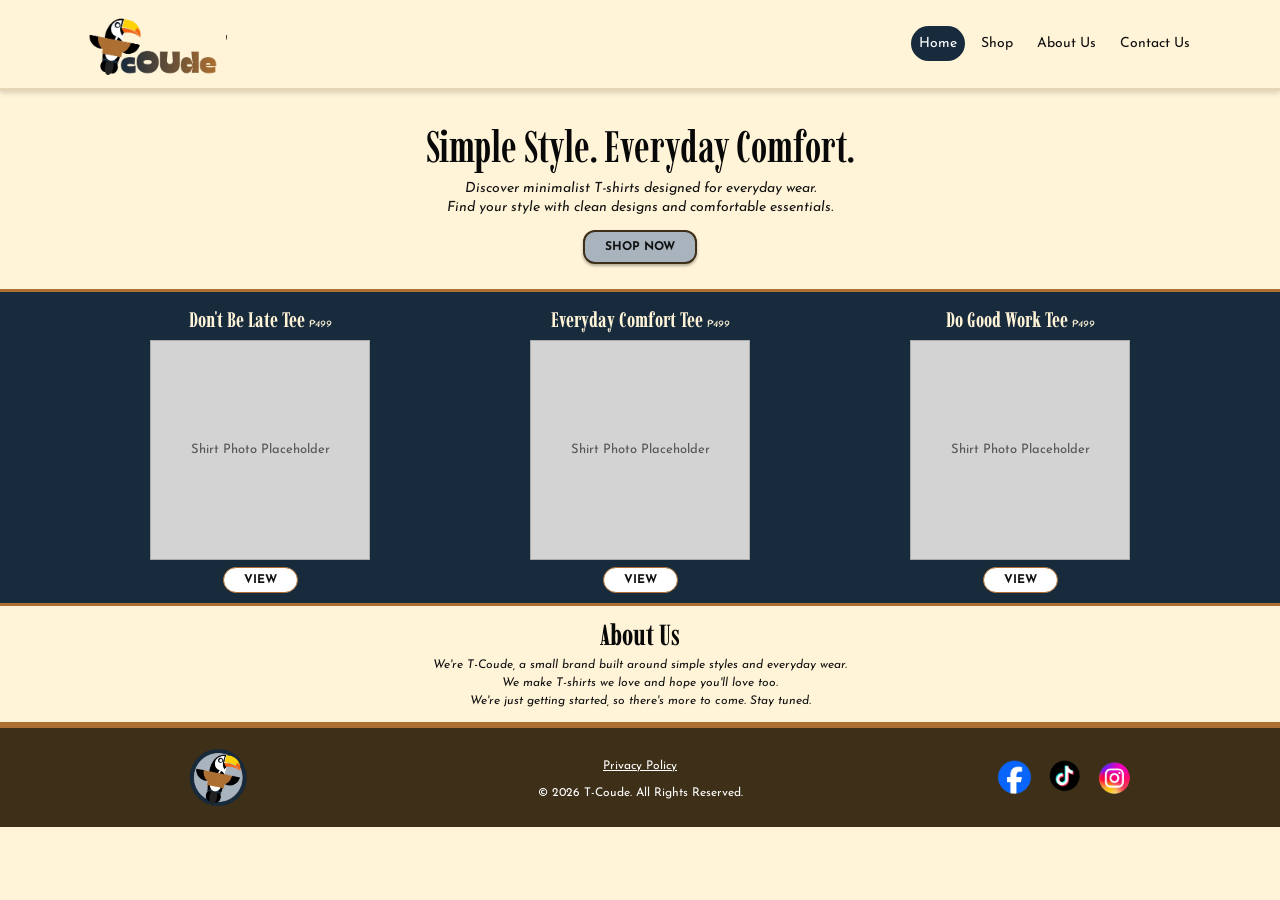
==== index.html @ 3f1f1809 "Add initial website structure and pages" ====
<!DOCTYPE html>
<html lang="en">
<head>
  <meta charset="UTF-8">
  <meta name="viewport" content="width=device-width, initial-scale=1.0">

  <title>T-Coude | Simple Style. Everyday Comfort.</title>

  <!-- Bootstrap CSS -->
  <link href="https://cdn.jsdelivr.net/npm/bootstrap@5.3.3/dist/css/bootstrap.min.css" rel="stylesheet">

  <!-- T-Coude Fonts -->
  <link href="https://fonts.googleapis.com/css2?family=Imbue:wght@400;500;600;700&family=Josefin+Sans:wght@400;500;600;700&display=swap" rel="stylesheet">

  <!-- Custom CSS -->
  <link rel="stylesheet" href="css/style.css">
</head>

<body>

  <!-- NAVBAR -->
  <header>
    <nav class="navbar navbar-expand-lg tc-navbar">
      <div class="container">

        <a class="navbar-brand tc-logo" href="index.html">
          <img src="images/tcoude-logo.png" alt="T-Coude colored logo">
        </a>

        <button class="navbar-toggler" type="button"
          data-bs-toggle="collapse"
          data-bs-target="#mainNavigation"
          aria-controls="mainNavigation"
          aria-expanded="false"
          aria-label="Toggle navigation">
          <span class="navbar-toggler-icon"></span>
        </button>

        <div class="collapse navbar-collapse" id="mainNavigation">
          <ul class="navbar-nav ms-auto align-items-lg-center">
            <li class="nav-item">
              <a class="nav-link active" aria-current="page" href="index.html">Home</a>
            </li>
            <li class="nav-item">
              <a class="nav-link" href="#products">Shop</a>
            </li>
            <li class="nav-item">
              <a class="nav-link" href="#about">About Us</a>
            </li>
            <li class="nav-item">
              <a class="nav-link" href="contact.html">Contact Us</a>
            </li>
          </ul>
        </div>

      </div>
    </nav>
  </header>

  <main>

    <!-- HERO SECTION -->
    <section class="hero-section text-center">
      <div class="container">
        <h1>Simple Style. Everyday Comfort.</h1>

        <p>
          Discover minimalist T-shirts designed for everyday wear.<br>
          Find your style with clean designs and comfortable essentials.
        </p>

        <a href="#products" class="btn shop-button">Shop Now</a>
      </div>
    </section>

    <!-- FEATURED PRODUCTS -->
    <section class="products-section" id="products">
      <div class="container">
        <div class="row justify-content-center g-4">

          <!-- PRODUCT 1 -->
          <div class="col-10 col-sm-6 col-lg-4">
            <article class="product-card">
              <h2>Don't Be Late Tee <span>₱499</span></h2>

              <div class="product-placeholder" role="img"
                aria-label="Placeholder for Don't Be Late Tee product photo">
                Shirt Photo Placeholder
              </div>

              <a href="#products" class="btn view-button">View</a>
            </article>
          </div>

          <!-- PRODUCT 2 -->
          <div class="col-10 col-sm-6 col-lg-4">
            <article class="product-card">
              <h2>Everyday Comfort Tee <span>₱499</span></h2>

              <div class="product-placeholder" role="img"
                aria-label="Placeholder for Everyday Comfort Tee product photo">
                Shirt Photo Placeholder
              </div>

              <a href="#products" class="btn view-button">View</a>
            </article>
          </div>

          <!-- PRODUCT 3 -->
          <div class="col-10 col-sm-6 col-lg-4">
            <article class="product-card">
              <h2>Do Good Work Tee <span>₱499</span></h2>

              <div class="product-placeholder" role="img"
                aria-label="Placeholder for Do Good Work Tee product photo">
                Shirt Photo Placeholder
              </div>

              <a href="#products" class="btn view-button">View</a>
            </article>
          </div>

        </div>
      </div>
    </section>

    <!-- ABOUT US -->
    <section class="about-section text-center" id="about">
      <div class="container">
        <h2>About Us</h2>

        <p>
          We're T-Coude, a small brand built around simple styles and everyday wear.<br>
          We make T-shirts we love and hope you'll love too.<br>
          We're just getting started, so there's more to come. Stay tuned.
        </p>
      </div>
    </section>

  </main>

  <!-- FOOTER -->
  <footer class="tc-footer">
    <div class="container">
      <div class="row align-items-center text-center g-3">

        <div class="col-md-3">
          <a class="footer-logo" href="index.html" aria-label="T-Coude homepage">
            <img src="images/tcoude-footer-logo.png" alt="T-Coude toucan logo">
          </a>
        </div>

        <div class="col-md-6 footer-middle">
          <a href="privacy.html">Privacy Policy</a>
          <p>© 2026 T-Coude. All Rights Reserved.</p>
        </div>

        <div class="col-md-3 footer-socials">
          <a href="#" aria-label="Facebook">
            <img src="images/facebook.png" alt="">
          </a>

          <a href="#" aria-label="TikTok">
            <img src="images/tiktok.png" alt="">
          </a>

          <a href="#" aria-label="Instagram">
            <img src="images/instagram.png" alt="">
          </a>
        </div>

      </div>
    </div>
  </footer>

  <!-- Bootstrap JavaScript -->
  <script src="https://cdn.jsdelivr.net/npm/bootstrap@5.3.3/dist/js/bootstrap.bundle.min.js"></script>

</body>
</html>
---- css/style.css ----
/* =====================================
   T-COUDE BRAND COLORS
===================================== */

:root {
  --ebony-clay: #182B3D;
  --bistre: #3D2F18;
  --leather: #AD7032;
  --cadet-blue: #A8B3BD;
  --cream: #FFF4D8;
}

/* =====================================
   GENERAL STYLES AND FONTS
===================================== */

* {
  box-sizing: border-box;
}

body {
  margin: 0;
  color: #111;
  background-color: var(--cream);
  font-family: 'Josefin Sans', sans-serif;
}

h1, h2, h3, h4, h5, h6 {
  font-family: 'Imbue', serif;
}

p, a, button, input, textarea, select, label {
  font-family: 'Josefin Sans', sans-serif;
}

/* =====================================
   SHARED NAVBAR
===================================== */

.tc-navbar {
  padding: 8px 0;
  background-color: var(--cream);
  border-bottom: 3px solid #e4d6b6;
  box-shadow: 0 2px 5px rgba(0, 0, 0, 0.15);
}

.tc-logo img {
  display: block;
  width: 145px;
  max-height: 65px;
  object-fit: contain;
}

.tc-navbar .nav-link {
  margin-left: 8px;
  padding: 7px 13px;
  color: #111;
  font-size: 14px;
  border-radius: 20px;
}

.tc-navbar .nav-link:hover,
.tc-navbar .nav-link.active {
  color: white;
  background-color: var(--ebony-clay);
}

/* =====================================
   SHARED FOOTER
===================================== */

.tc-footer {
  padding: 12px 0;
  color: white;
  background-color: var(--bistre);
  border-top: 3px solid var(--leather);
}

.footer-logo img {
  display: block;
  width: 75px;
  height: 75px;
  margin: auto;
  object-fit: contain;
}

.footer-middle a {
  color: white;
  font-size: 12px;
}

.footer-middle p {
  margin: 7px 0 0;
  font-size: 12px;
}

.footer-socials {
  display: flex;
  justify-content: center;
  align-items: center;
  gap: 13px;
}

.footer-socials a {
  display: inline-flex;
  align-items: center;
  justify-content: center;
  width: 38px;
  height: 38px;
  text-decoration: none;
}

.footer-socials img {
  width: 100%;
  height: 100%;
  object-fit: contain;
}

/* =====================================
   HOMEPAGE: HERO SECTION
===================================== */

.hero-section {
  padding: 30px 15px 25px;
  background-color: var(--cream);
  border-bottom: 3px solid var(--leather);
}

.hero-section h1 {
  margin-bottom: 5px;
  color: #080808;
  font-size: clamp(32px, 4vw, 44px);
  font-weight: 600;
}

.hero-section p {
  margin-bottom: 12px;
  font-size: 14px;
  font-style: italic;
  line-height: 1.4;
}

.shop-button,
.btn-cadet {
  padding: 6px 20px;
  color: #111;
  background-color: var(--cadet-blue);
  border: 2px solid var(--bistre);
  border-radius: 12px;
  box-shadow: 0 2px 3px rgba(0, 0, 0, 0.3);
  font-size: 12px;
  font-weight: bold;
  text-transform: uppercase;
}

.shop-button:hover,
.btn-cadet:hover {
  color: white;
  background-color: var(--ebony-clay);
}

/* =====================================
   HOMEPAGE: PRODUCT SECTION
===================================== */

.products-section {
  padding: 15px 0 10px;
  background-color: var(--ebony-clay);
  border-bottom: 3px solid var(--leather);
}

.product-card {
  text-align: center;
}

.product-card h2 {
  margin-bottom: 8px;
  color: var(--cream);
  font-size: 21px;
  font-weight: 700;
}

.product-card h2 span {
  font-family: 'Josefin Sans', sans-serif;
  font-size: 10px;
  font-style: italic;
  font-weight: normal;
}

.product-placeholder {
  display: flex;
  align-items: center;
  justify-content: center;
  width: 100%;
  max-width: 220px;
  aspect-ratio: 1 / 1;
  margin: 0 auto;
  color: #555;
  background-color: #d3d3d3;
  border: 1px solid #aaa;
  font-size: 13px;
}

.view-button {
  min-width: 75px;
  margin-top: 7px;
  padding: 3px 15px;
  color: #111;
  background-color: white;
  border: 1px solid var(--leather);
  border-radius: 20px;
  font-size: 12px;
  font-weight: bold;
  text-transform: uppercase;
}

.view-button:hover {
  color: white;
  background-color: var(--leather);
}

/* =====================================
   HOMEPAGE: ABOUT US
===================================== */

.about-section {
  padding: 12px 15px;
  background-color: var(--cream);
  border-bottom: 3px solid var(--leather);
}

.about-section h2 {
  margin-bottom: 3px;
  color: #080808;
  font-size: 29px;
  font-weight: 700;
}

.about-section p {
  margin: 0;
  font-size: 12px;
  font-style: italic;
  line-height: 1.5;
}

/* =====================================
   CONTACT PAGE: HERO
===================================== */

.contact-hero,
.privacy-hero {
  padding: 30px 0;
  color: white;
  background-color: var(--ebony-clay);
  border-bottom: 3px solid var(--leather);
}

.contact-hero h1,
.privacy-hero h1 {
  margin-bottom: 5px;
  font-size: clamp(34px, 4vw, 46px);
  font-weight: 600;
}

.contact-hero p {
  margin-bottom: 0;
  font-size: 14px;
  font-style: italic;
}

.eyebrow {
  margin-bottom: 5px;
  color: var(--cadet-blue);
  font-size: 14px;
  font-weight: bold;
  letter-spacing: 2px;
}

.photo-placeholder {
  display: flex;
  align-items: center;
  justify-content: center;
  min-height: 150px;
  color: var(--ebony-clay);
  background-color: var(--cadet-blue);
  border: 3px solid var(--leather);
  font-size: 14px;
  font-weight: bold;
}

/* =====================================
   CONTACT PAGE: INFORMATION AND FORM
===================================== */

.contact-content {
  padding: 35px 0;
  background-color: var(--cream);
}

.contact-content h2 {
  margin-bottom: 20px;
  color: var(--ebony-clay);
  font-size: 29px;
  font-weight: 600;
}

.contact-info-item {
  display: flex;
  align-items: center;
  gap: 15px;
  margin-bottom: 25px;
}

.contact-icon {
  display: flex;
  align-items: center;
  justify-content: center;
  flex-shrink: 0;
  width: 45px;
  height: 45px;
  color: white;
  background-color: var(--ebony-clay);
  border-radius: 50%;
  font-size: 22px;
}

.contact-info-item h3 {
  margin: 0;
  color: var(--leather);
  font-family: 'Josefin Sans', sans-serif;
  font-size: 18px;
  font-weight: 700;
}

.contact-info-item p {
  margin: 0;
  font-size: 14px;
}

.required {
  color: red;
  font-style: italic;
}

.contact-form .form-label {
  margin-bottom: 4px;
  font-size: 14px;
}

.contact-form .form-control,
.contact-form .form-select {
  border: 1px solid var(--leather);
  border-radius: 18px;
  font-size: 13px;
}

.contact-form textarea {
  resize: vertical;
}

/* =====================================
   PRIVACY POLICY PAGE
===================================== */

.privacy-hero {
  text-align: center;
}

.privacy-hero p {
  margin-bottom: 8px;
  font-size: 14px;
  font-style: italic;
}

.privacy-hero small {
  color: var(--cadet-blue);
  font-size: 12px;
}

.privacy-content {
  padding: 45px 0;
  background-color: var(--cream);
}

.privacy-item {
  display: flex;
  align-items: flex-start;
  gap: 15px;
}

.privacy-icon {
  flex-shrink: 0;
  font-size: 35px;
}

.privacy-item h2 {
  margin-bottom: 3px;
  color: var(--leather);
  font-size: 27px;
  font-weight: 600;
}

.privacy-item p {
  font-size: 14px;
  line-height: 1.45;
}

/* =====================================
   KEYBOARD ACCESSIBILITY
===================================== */

a:focus-visible,
button:focus-visible,
input:focus-visible,
textarea:focus-visible,
select:focus-visible {
  outline: 3px solid var(--leather);
  outline-offset: 3px;
}

/* =====================================
   MOBILE RESPONSIVENESS
===================================== */

@media (max-width: 767px) {

  .tc-navbar .nav-link {
    margin: 3px 0;
  }

  .tc-logo img {
    width: 120px;
  }

  .hero-section {
    padding: 35px 15px;
  }

  .hero-section h1 {
    font-size: 32px;
  }

  .products-section {
    padding: 25px 0;
  }

  .about-section {
    padding: 25px 15px;
  }

  .about-section p br,
  .hero-section p br {
    display: none;
  }

  .contact-hero,
  .privacy-hero {
    text-align: center;
  }

  .contact-content,
  .privacy-content {
    padding: 25px 15px;
  }

  .photo-placeholder {
    min-height: 130px;
  }

  .footer-socials {
    padding-top: 8px;
  }
}
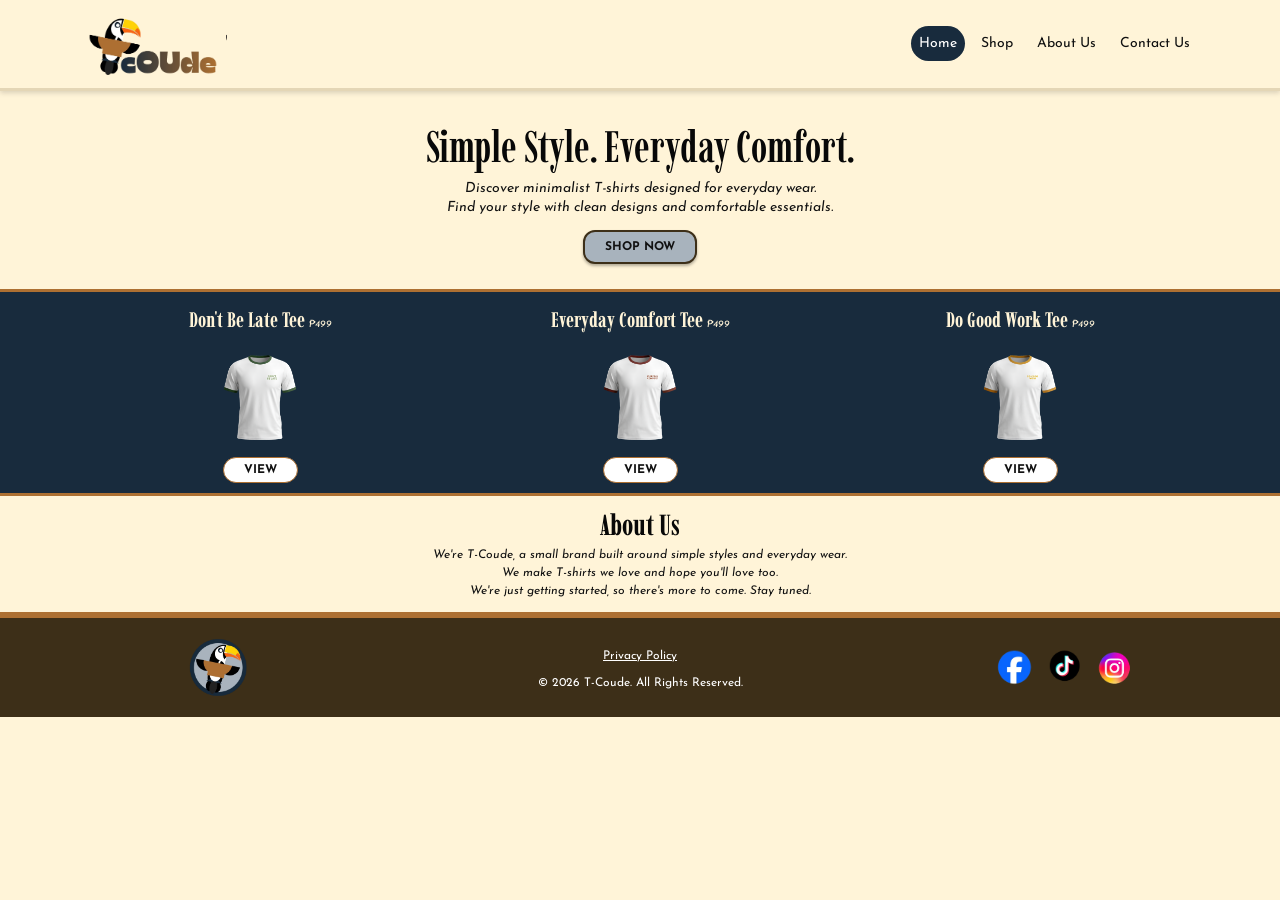
==== commit aac2c402: "Update homepage and integrate product pages" ====
--- a/index.html
+++ b/index.html
@@ -10,7 +10,7 @@
   <!-- Bootstrap CSS -->
   <link href="https://cdn.jsdelivr.net/npm/bootstrap@5.3.3/dist/css/bootstrap.min.css" rel="stylesheet">
 
-  <!-- T-Coude Fonts -->
+  <!-- Google Fonts -->
   <link href="https://fonts.googleapis.com/css2?family=Imbue:wght@400;500;600;700&family=Josefin+Sans:wght@400;500;600;700&display=swap" rel="stylesheet">
 
   <!-- Custom CSS -->
@@ -25,7 +25,7 @@
       <div class="container">
 
         <a class="navbar-brand tc-logo" href="index.html">
-          <img src="images/tcoude-logo.png" alt="T-Coude colored logo">
+          <img src="images/tcoude-logo.png" alt="T-Coude logo">
         </a>
 
         <button class="navbar-toggler" type="button"
@@ -84,10 +84,10 @@
             <article class="product-card">
               <h2>Don't Be Late Tee <span>₱499</span></h2>
 
-              <div class="product-placeholder" role="img"
-                aria-label="Placeholder for Don't Be Late Tee product photo">
-                Shirt Photo Placeholder
-              </div>
+              <img
+                src="images/don't-be-late-front.png"
+                class="product-image"
+                alt="Don't Be Late T-shirt">
 
               <a href="#products" class="btn view-button">View</a>
             </article>
@@ -98,10 +98,10 @@
             <article class="product-card">
               <h2>Everyday Comfort Tee <span>₱499</span></h2>
 
-              <div class="product-placeholder" role="img"
-                aria-label="Placeholder for Everyday Comfort Tee product photo">
-                Shirt Photo Placeholder
-              </div>
+              <img
+                src="images/everyday-comfort-front.png"
+                class="product-image"
+                alt="Everyday Comfort T-shirt">
 
               <a href="#products" class="btn view-button">View</a>
             </article>
@@ -112,10 +112,10 @@
             <article class="product-card">
               <h2>Do Good Work Tee <span>₱499</span></h2>
 
-              <div class="product-placeholder" role="img"
-                aria-label="Placeholder for Do Good Work Tee product photo">
-                Shirt Photo Placeholder
-              </div>
+              <img
+                src="images/do-good-work-front.png"
+                class="product-image"
+                alt="Do Good Work T-shirt">
 
               <a href="#products" class="btn view-button">View</a>
             </article>
@@ -158,15 +158,15 @@
 
         <div class="col-md-3 footer-socials">
           <a href="#" aria-label="Facebook">
-            <img src="images/facebook.png" alt="">
+            <img src="images/facebook.png" alt="Facebook">
           </a>
 
           <a href="#" aria-label="TikTok">
-            <img src="images/tiktok.png" alt="">
+            <img src="images/tiktok.png" alt="TikTok">
           </a>
 
           <a href="#" aria-label="Instagram">
-            <img src="images/instagram.png" alt="">
+            <img src="images/instagram.png" alt="Instagram">
           </a>
         </div>
 
@@ -178,4 +178,4 @@
   <script src="https://cdn.jsdelivr.net/npm/bootstrap@5.3.3/dist/js/bootstrap.bundle.min.js"></script>
 
 </body>
-</html>+</html>
--- a/css/style.css
+++ b/css/style.css
@@ -188,18 +188,13 @@
   font-weight: normal;
 }
 
-.product-placeholder {
-  display: flex;
-  align-items: center;
-  justify-content: center;
+.product-image {
+  display: block;
   width: 100%;
   max-width: 220px;
-  aspect-ratio: 1 / 1;
+  height: 110px;
   margin: 0 auto;
-  color: #555;
-  background-color: #d3d3d3;
-  border: 1px solid #aaa;
-  font-size: 13px;
+  object-fit: contain;
 }
 
 .view-button {
@@ -471,4 +466,91 @@
   .footer-socials {
     padding-top: 8px;
   }
-}+
+
+/* CONTACT PAGE: TOUCAN PHOTO */
+
+.contact-toucan-image {
+  display: block;
+  width: 100%;
+  height: 260px;
+  object-fit: cover;
+  border: 3px solid var(--leather);
+}
+
+/* CONTACT PAGE: ICON IMAGES */
+
+.contact-icon-img {
+  display: block;
+  flex-shrink: 0;
+  width: 45px;
+  height: 45px;
+  object-fit: contain;
+}
+
+@media (max-width: 767px) {
+  .contact-toucan-image {
+    height: 200px;
+  }
+
+/* CONTACT PAGE PHOTO */
+
+.contact-toucan-image {
+  display: block;
+  width: 100%;
+  height: 140px;
+  object-fit: cover;
+  border: 3px solid var(--leather);
+}
+
+.contact-icon img {
+  width: 28px;
+  height: 28px;
+  object-fit: contain;
+}
+
+/* PRIVACY PAGE ICONS */
+
+.privacy-icon-img {
+  display: block;
+  flex-shrink: 0;
+  width: 65px;
+  height: 65px;
+  object-fit: contain;
+}
+
+.privacy-item {
+  display: flex;
+  align-items: flex-start;
+  gap: 18px;
+}
+
+.privacy-questions {
+  padding: 25px 15px;
+  border-top: 2px solid var(--leather);
+}
+
+.privacy-questions h2 {
+  color: var(--ebony-clay);
+  font-family: 'Imbue', serif;
+  font-size: 29px;
+}
+
+.privacy-questions p {
+  font-size: 14px;
+}
+
+@media (max-width: 767px) {
+  .contact-toucan-image {
+    height: 180px;
+  }
+
+  .privacy-icon-img {
+    width: 50px;
+    height: 50px;
+  }
+
+  .privacy-item {
+    gap: 12px;
+  }
+}
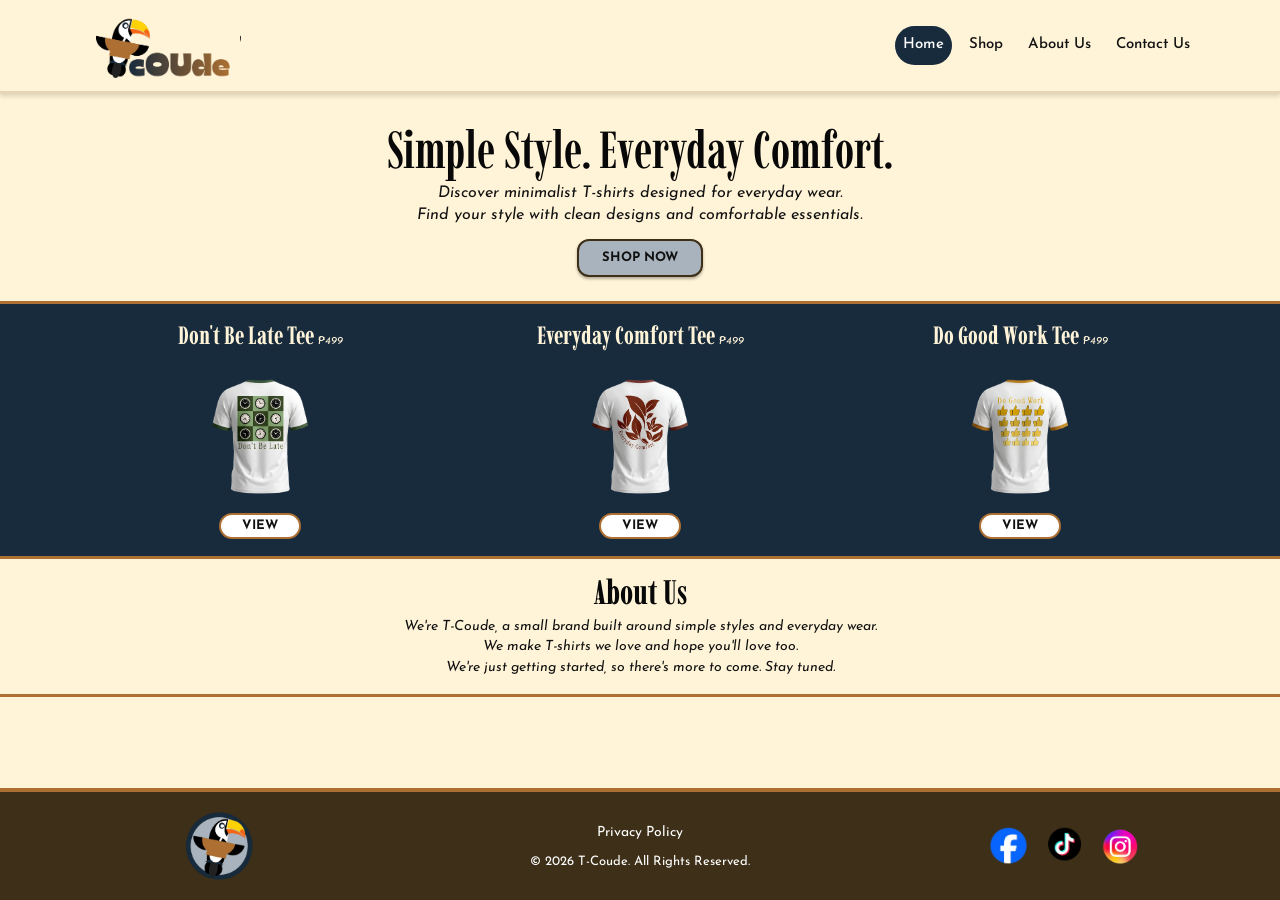
==== commit 9934276a: "Update website pages and styling" ====
--- a/index.html
+++ b/index.html
@@ -19,7 +19,7 @@
 
 <body>
 
-  <!-- NAVBAR -->
+  <!-- HEADER AND NAVIGATION -->
   <header>
     <nav class="navbar navbar-expand-lg tc-navbar">
       <div class="container">
@@ -77,47 +77,47 @@
     <!-- FEATURED PRODUCTS -->
     <section class="products-section" id="products">
       <div class="container">
-        <div class="row justify-content-center g-4">
+        <div class="row justify-content-center align-items-center g-4">
 
-          <!-- PRODUCT 1 -->
-          <div class="col-10 col-sm-6 col-lg-4">
+          <!-- DON'T BE LATE -->
+          <div class="col-12 col-md-4">
             <article class="product-card">
               <h2>Don't Be Late Tee <span>₱499</span></h2>
 
               <img
-                src="images/don't-be-late-front.png"
+                src="images/dont-be-late-back.png"
                 class="product-image"
-                alt="Don't Be Late T-shirt">
+                alt="Back view of the Don't Be Late T-shirt">
 
-              <a href="#products" class="btn view-button">View</a>
+              <a href="product-dont-be-late.html" class="btn view-button">View</a>
             </article>
           </div>
 
-          <!-- PRODUCT 2 -->
-          <div class="col-10 col-sm-6 col-lg-4">
+          <!-- EVERYDAY COMFORT -->
+          <div class="col-12 col-md-4">
             <article class="product-card">
               <h2>Everyday Comfort Tee <span>₱499</span></h2>
 
               <img
-                src="images/everyday-comfort-front.png"
+                src="images/everyday-comfort-back.png"
                 class="product-image"
-                alt="Everyday Comfort T-shirt">
+                alt="Back view of the Everyday Comfort T-shirt">
 
-              <a href="#products" class="btn view-button">View</a>
+              <a href="product-everyday-comfort.html" class="btn view-button">View</a>
             </article>
           </div>
 
-          <!-- PRODUCT 3 -->
-          <div class="col-10 col-sm-6 col-lg-4">
+          <!-- DO GOOD WORK -->
+          <div class="col-12 col-md-4">
             <article class="product-card">
               <h2>Do Good Work Tee <span>₱499</span></h2>
 
               <img
-                src="images/do-good-work-front.png"
+                src="images/do-good-work-back.png"
                 class="product-image"
-                alt="Do Good Work T-shirt">
+                alt="Back view of the Do Good Work T-shirt">
 
-              <a href="#products" class="btn view-button">View</a>
+              <a href="product-do-good-work.html" class="btn view-button">View</a>
             </article>
           </div>
 
@@ -145,18 +145,18 @@
     <div class="container">
       <div class="row align-items-center text-center g-3">
 
-        <div class="col-md-3">
+        <div class="col-12 col-md-3">
           <a class="footer-logo" href="index.html" aria-label="T-Coude homepage">
-            <img src="images/tcoude-footer-logo.png" alt="T-Coude toucan logo">
+            <img src="images/tcoude-footer-logo.png" alt="T-Coude logo">
           </a>
         </div>
 
-        <div class="col-md-6 footer-middle">
-          <a href="privacy.html">Privacy Policy</a>
+        <div class="col-12 col-md-6 footer-middle">
+          <a class="privacy-link" href="privacy.html">Privacy Policy</a>
           <p>© 2026 T-Coude. All Rights Reserved.</p>
         </div>
 
-        <div class="col-md-3 footer-socials">
+        <div class="col-12 col-md-3 footer-socials">
           <a href="#" aria-label="Facebook">
             <img src="images/facebook.png" alt="Facebook">
           </a>
--- a/css/style.css
+++ b/css/style.css
@@ -1,6 +1,6 @@
 
 /* =====================================
-   T-COUDE BRAND COLORS
+   T-COUDE BRAND COLORS AND GLOBAL STYLES
 ===================================== */
 
 :root {
@@ -9,23 +9,32 @@
   --leather: #AD7032;
   --cadet-blue: #A8B3BD;
   --cream: #FFF4D8;
-}
-
-/* =====================================
-   GENERAL STYLES AND FONTS
-===================================== */
+  --white: #FFFFFF;
+}
 
 * {
   box-sizing: border-box;
 }
 
+html {
+  scroll-behavior: smooth;
+  scroll-padding-top: 85px;
+}
+
 body {
+  min-height: 100vh;
   margin: 0;
-  color: #111;
+  display: flex;
+  flex-direction: column;
+  color: #111111;
   background-color: var(--cream);
   font-family: 'Josefin Sans', sans-serif;
 }
 
+main {
+  flex: 1;
+}
+
 h1, h2, h3, h4, h5, h6 {
   font-family: 'Imbue', serif;
 }
@@ -35,34 +44,37 @@
 }
 
 /* =====================================
-   SHARED NAVBAR
+   SHARED HEADER AND NAVIGATION
 ===================================== */
 
 .tc-navbar {
+  min-height: 78px;
   padding: 8px 0;
   background-color: var(--cream);
-  border-bottom: 3px solid #e4d6b6;
+  border-bottom: 3px solid #E4D6B6;
   box-shadow: 0 2px 5px rgba(0, 0, 0, 0.15);
 }
 
 .tc-logo img {
   display: block;
-  width: 145px;
-  max-height: 65px;
+  width: 165px;
+  height: 65px;
   object-fit: contain;
 }
 
 .tc-navbar .nav-link {
-  margin-left: 8px;
-  padding: 7px 13px;
-  color: #111;
-  font-size: 14px;
-  border-radius: 20px;
+  margin-left: 9px;
+  padding: 8px 14px;
+  color: #111111;
+  font-size: 15px;
+  font-weight: 500;
+  border-radius: 22px;
+  transition: background-color 0.2s ease, color 0.2s ease;
 }
 
 .tc-navbar .nav-link:hover,
 .tc-navbar .nav-link.active {
-  color: white;
+  color: var(--white);
   background-color: var(--ebony-clay);
 }
 
@@ -71,44 +83,50 @@
 ===================================== */
 
 .tc-footer {
-  padding: 12px 0;
-  color: white;
+  padding: 15px 0;
+  color: var(--white);
   background-color: var(--bistre);
-  border-top: 3px solid var(--leather);
+  border-top: 4px solid var(--leather);
 }
 
 .footer-logo img {
   display: block;
-  width: 75px;
-  height: 75px;
+  width: 88px;
+  height: 78px;
   margin: auto;
   object-fit: contain;
 }
 
 .footer-middle a {
-  color: white;
-  font-size: 12px;
+  color: var(--white);
+  font-size: 14px;
+  text-decoration: none;
+}
+
+.footer-middle a:hover,
+.footer-middle a.active-page {
+  text-decoration: underline;
+  text-underline-offset: 3px;
 }
 
 .footer-middle p {
-  margin: 7px 0 0;
-  font-size: 12px;
+  margin: 8px 0 0;
+  font-size: 13px;
 }
 
 .footer-socials {
   display: flex;
   justify-content: center;
   align-items: center;
-  gap: 13px;
+  gap: 15px;
 }
 
 .footer-socials a {
   display: inline-flex;
   align-items: center;
   justify-content: center;
-  width: 38px;
-  height: 38px;
-  text-decoration: none;
+  width: 42px;
+  height: 42px;
 }
 
 .footer-socials img {
@@ -122,42 +140,45 @@
 ===================================== */
 
 .hero-section {
-  padding: 30px 15px 25px;
+  padding: 28px 15px 24px;
   background-color: var(--cream);
   border-bottom: 3px solid var(--leather);
 }
 
 .hero-section h1 {
-  margin-bottom: 5px;
+  margin-bottom: 4px;
   color: #080808;
-  font-size: clamp(32px, 4vw, 44px);
+  font-size: clamp(38px, 4.5vw, 52px);
   font-weight: 600;
+  line-height: 1.1;
 }
 
 .hero-section p {
-  margin-bottom: 12px;
-  font-size: 14px;
+  margin-bottom: 13px;
+  font-size: 16px;
   font-style: italic;
-  line-height: 1.4;
+  line-height: 1.35;
 }
 
 .shop-button,
 .btn-cadet {
-  padding: 6px 20px;
-  color: #111;
+  padding: 7px 23px;
+  color: #111111;
   background-color: var(--cadet-blue);
   border: 2px solid var(--bistre);
   border-radius: 12px;
   box-shadow: 0 2px 3px rgba(0, 0, 0, 0.3);
-  font-size: 12px;
-  font-weight: bold;
+  font-size: 13px;
+  font-weight: 700;
   text-transform: uppercase;
+  transition: background-color 0.2s ease, color 0.2s ease;
 }
 
 .shop-button:hover,
 .btn-cadet:hover {
-  color: white;
+  color: var(--white);
   background-color: var(--ebony-clay);
+  border-color: var(--bistre);
 }
 
 /* =====================================
@@ -165,54 +186,63 @@
 ===================================== */
 
 .products-section {
-  padding: 15px 0 10px;
+  padding: 18px 0 17px;
   background-color: var(--ebony-clay);
   border-bottom: 3px solid var(--leather);
 }
 
 .product-card {
+  display: flex;
+  flex-direction: column;
+  align-items: center;
+  height: 100%;
   text-align: center;
 }
 
 .product-card h2 {
+  min-height: 30px;
   margin-bottom: 8px;
   color: var(--cream);
-  font-size: 21px;
+  font-size: 25px;
   font-weight: 700;
+  line-height: 1.1;
 }
 
 .product-card h2 span {
   font-family: 'Josefin Sans', sans-serif;
-  font-size: 10px;
+  font-size: 11px;
   font-style: italic;
-  font-weight: normal;
+  font-weight: 400;
 }
 
 .product-image {
   display: block;
   width: 100%;
-  max-width: 220px;
-  height: 110px;
+  max-width: 230px;
+  height: 145px;
   margin: 0 auto;
   object-fit: contain;
 }
 
 .view-button {
-  min-width: 75px;
-  margin-top: 7px;
-  padding: 3px 15px;
-  color: #111;
-  background-color: white;
-  border: 1px solid var(--leather);
+  min-width: 82px;
+  margin-top: 8px;
+  padding: 4px 17px;
+  color: #111111;
+  background-color: var(--white);
+  border: 2px solid var(--leather);
   border-radius: 20px;
-  font-size: 12px;
-  font-weight: bold;
+  font-size: 13px;
+  font-weight: 700;
+  line-height: 1.1;
   text-transform: uppercase;
+  transition: background-color 0.2s ease, color 0.2s ease;
 }
 
 .view-button:hover {
-  color: white;
+  color: var(--white);
   background-color: var(--leather);
+  border-color: var(--leather);
 }
 
 /* =====================================
@@ -220,7 +250,7 @@
 ===================================== */
 
 .about-section {
-  padding: 12px 15px;
+  padding: 14px 15px 16px;
   background-color: var(--cream);
   border-bottom: 3px solid var(--leather);
 }
@@ -228,15 +258,15 @@
 .about-section h2 {
   margin-bottom: 3px;
   color: #080808;
-  font-size: 29px;
+  font-size: 34px;
   font-weight: 700;
 }
 
 .about-section p {
   margin: 0;
-  font-size: 12px;
+  font-size: 14px;
   font-style: italic;
-  line-height: 1.5;
+  line-height: 1.45;
 }
 
 /* =====================================
@@ -246,7 +276,7 @@
 .contact-hero,
 .privacy-hero {
   padding: 30px 0;
-  color: white;
+  color: var(--white);
   background-color: var(--ebony-clay);
   border-bottom: 3px solid var(--leather);
 }
@@ -254,34 +284,32 @@
 .contact-hero h1,
 .privacy-hero h1 {
   margin-bottom: 5px;
-  font-size: clamp(34px, 4vw, 46px);
+  font-size: clamp(38px, 4vw, 48px);
   font-weight: 600;
 }
 
 .contact-hero p {
   margin-bottom: 0;
-  font-size: 14px;
+  font-size: 15px;
   font-style: italic;
 }
 
 .eyebrow {
   margin-bottom: 5px;
   color: var(--cadet-blue);
-  font-size: 14px;
-  font-weight: bold;
+  font-size: 15px;
+  font-weight: 600;
   letter-spacing: 2px;
 }
 
-.photo-placeholder {
-  display: flex;
-  align-items: center;
-  justify-content: center;
-  min-height: 150px;
-  color: var(--ebony-clay);
-  background-color: var(--cadet-blue);
+.contact-toucan-image {
+  display: block;
+  width: 100%;
+  max-width: 300px;
+  height: 145px;
+  margin-left: auto;
+  object-fit: cover;
   border: 3px solid var(--leather);
-  font-size: 14px;
-  font-weight: bold;
 }
 
 /* =====================================
@@ -296,7 +324,7 @@
 .contact-content h2 {
   margin-bottom: 20px;
   color: var(--ebony-clay);
-  font-size: 29px;
+  font-size: 32px;
   font-weight: 600;
 }
 
@@ -304,7 +332,7 @@
   display: flex;
   align-items: center;
   gap: 15px;
-  margin-bottom: 25px;
+  margin-bottom: 22px;
 }
 
 .contact-icon {
@@ -312,25 +340,41 @@
   align-items: center;
   justify-content: center;
   flex-shrink: 0;
-  width: 45px;
-  height: 45px;
-  color: white;
+  width: 48px;
+  height: 48px;
+  overflow: hidden;
   background-color: var(--ebony-clay);
   border-radius: 50%;
-  font-size: 22px;
+}
+
+.contact-icon img,
+.contact-icon-img {
+  display: block;
+  width: 29px;
+  height: 29px;
+  object-fit: contain;
 }
 
 .contact-info-item h3 {
   margin: 0;
   color: var(--leather);
   font-family: 'Josefin Sans', sans-serif;
-  font-size: 18px;
+  font-size: 19px;
   font-weight: 700;
 }
 
 .contact-info-item p {
   margin: 0;
   font-size: 14px;
+}
+
+.contact-info-item a {
+  color: inherit;
+  text-decoration: none;
+}
+
+.contact-info-item a:hover {
+  text-decoration: underline;
 }
 
 .required {
@@ -364,7 +408,7 @@
 
 .privacy-hero p {
   margin-bottom: 8px;
-  font-size: 14px;
+  font-size: 15px;
   font-style: italic;
 }
 
@@ -374,19 +418,23 @@
 }
 
 .privacy-content {
-  padding: 45px 0;
+  padding: 35px 0 25px;
   background-color: var(--cream);
 }
 
 .privacy-item {
   display: flex;
   align-items: flex-start;
-  gap: 15px;
-}
-
-.privacy-icon {
+  gap: 18px;
+  height: 100%;
+}
+
+.privacy-icon-img {
+  display: block;
   flex-shrink: 0;
-  font-size: 35px;
+  width: 55px;
+  height: 55px;
+  object-fit: contain;
 }
 
 .privacy-item h2 {
@@ -397,12 +445,28 @@
 }
 
 .privacy-item p {
+  margin-bottom: 0;
   font-size: 14px;
   line-height: 1.45;
 }
 
-/* =====================================
-   KEYBOARD ACCESSIBILITY
+.privacy-questions {
+  padding: 20px 15px;
+  text-align: center;
+}
+
+.privacy-questions h2 {
+  color: var(--ebony-clay);
+  font-family: 'Imbue', serif;
+  font-size: 29px;
+}
+
+.privacy-questions p {
+  font-size: 14px;
+}
+
+/* =====================================
+   ACCESSIBILITY
 ===================================== */
 
 a:focus-visible,
@@ -420,28 +484,46 @@
 
 @media (max-width: 767px) {
 
+  .tc-navbar {
+    min-height: 68px;
+  }
+
   .tc-navbar .nav-link {
     margin: 3px 0;
   }
 
   .tc-logo img {
-    width: 120px;
+    width: 130px;
+    height: 55px;
   }
 
   .hero-section {
-    padding: 35px 15px;
+    padding: 32px 15px;
   }
 
   .hero-section h1 {
-    font-size: 32px;
+    font-size: 36px;
+  }
+
+  .hero-section p {
+    font-size: 14px;
   }
 
   .products-section {
     padding: 25px 0;
   }
 
+  .product-card h2 {
+    font-size: 24px;
+  }
+
+  .product-image {
+    max-width: 240px;
+    height: 170px;
+  }
+
   .about-section {
-    padding: 25px 15px;
+    padding: 22px 15px;
   }
 
   .about-section p br,
@@ -454,103 +536,40 @@
     text-align: center;
   }
 
+  .contact-toucan-image {
+    height: 150px;
+    margin: 20px auto 0;
+  }
+
   .contact-content,
   .privacy-content {
     padding: 25px 15px;
   }
 
-  .photo-placeholder {
-    min-height: 130px;
+  .contact-content h2 {
+    font-size: 29px;
+  }
+
+  .privacy-item {
+    gap: 13px;
+    margin-bottom: 24px;
+  }
+
+  .privacy-icon-img {
+    width: 48px;
+    height: 48px;
+  }
+
+  .privacy-item h2 {
+    font-size: 24px;
+  }
+
+  .footer-logo img {
+    width: 75px;
+    height: 65px;
   }
 
   .footer-socials {
     padding-top: 8px;
   }
-
-
-/* CONTACT PAGE: TOUCAN PHOTO */
-
-.contact-toucan-image {
-  display: block;
-  width: 100%;
-  height: 260px;
-  object-fit: cover;
-  border: 3px solid var(--leather);
-}
-
-/* CONTACT PAGE: ICON IMAGES */
-
-.contact-icon-img {
-  display: block;
-  flex-shrink: 0;
-  width: 45px;
-  height: 45px;
-  object-fit: contain;
-}
-
-@media (max-width: 767px) {
-  .contact-toucan-image {
-    height: 200px;
-  }
-
-/* CONTACT PAGE PHOTO */
-
-.contact-toucan-image {
-  display: block;
-  width: 100%;
-  height: 140px;
-  object-fit: cover;
-  border: 3px solid var(--leather);
-}
-
-.contact-icon img {
-  width: 28px;
-  height: 28px;
-  object-fit: contain;
-}
-
-/* PRIVACY PAGE ICONS */
-
-.privacy-icon-img {
-  display: block;
-  flex-shrink: 0;
-  width: 65px;
-  height: 65px;
-  object-fit: contain;
-}
-
-.privacy-item {
-  display: flex;
-  align-items: flex-start;
-  gap: 18px;
-}
-
-.privacy-questions {
-  padding: 25px 15px;
-  border-top: 2px solid var(--leather);
-}
-
-.privacy-questions h2 {
-  color: var(--ebony-clay);
-  font-family: 'Imbue', serif;
-  font-size: 29px;
-}
-
-.privacy-questions p {
-  font-size: 14px;
-}
-
-@media (max-width: 767px) {
-  .contact-toucan-image {
-    height: 180px;
-  }
-
-  .privacy-icon-img {
-    width: 50px;
-    height: 50px;
-  }
-
-  .privacy-item {
-    gap: 12px;
-  }
-}
+}
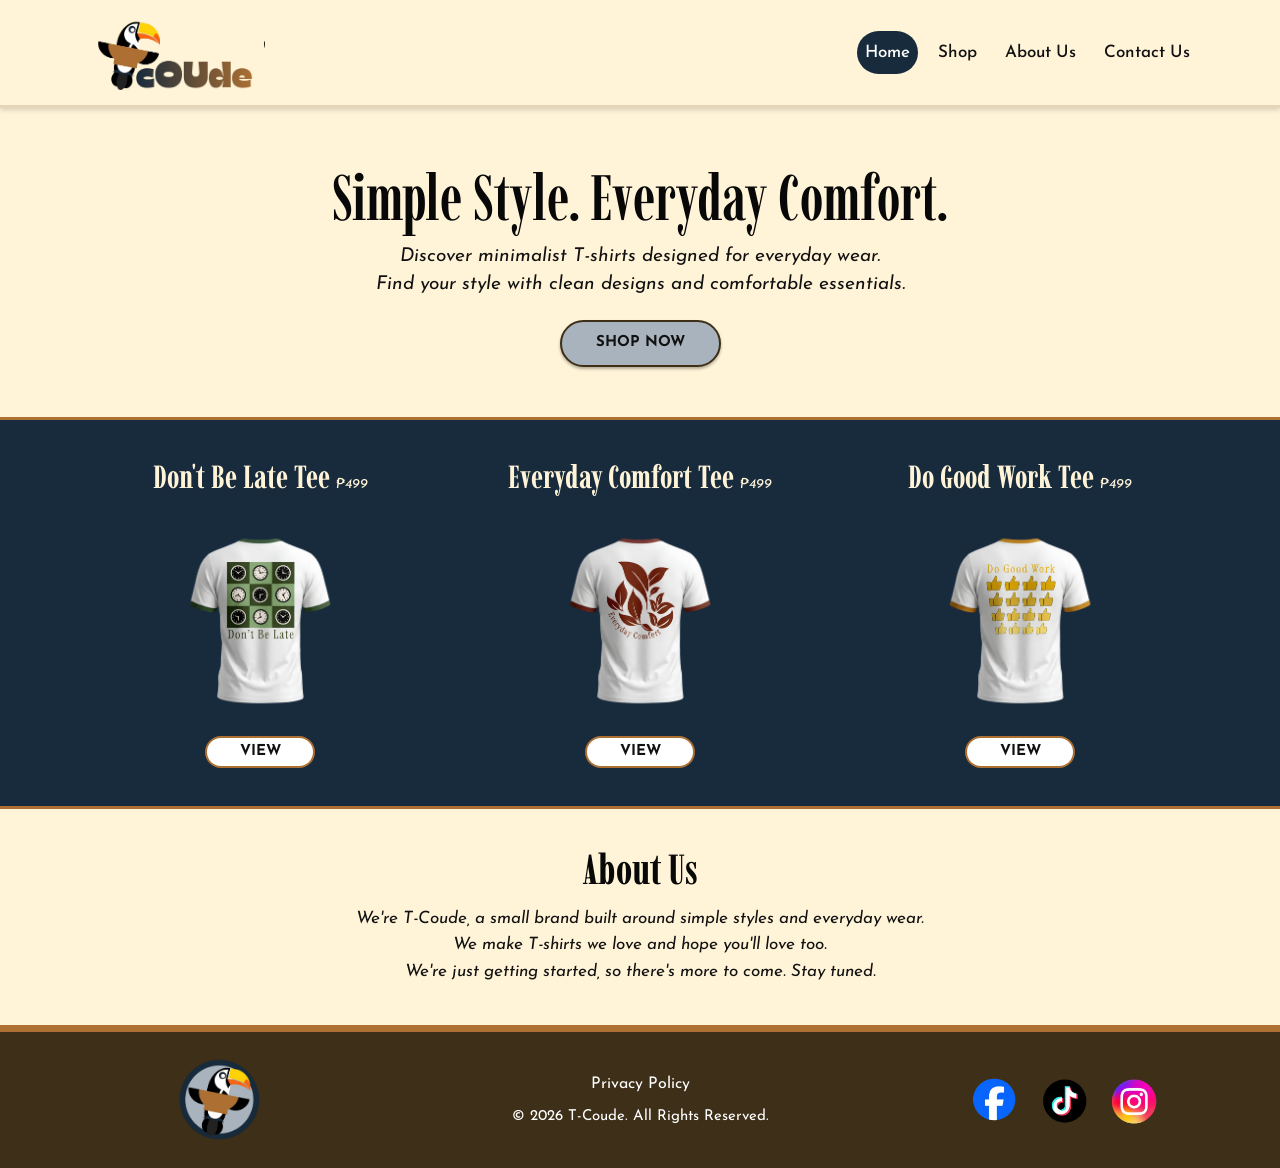
==== commit 412b41c5: "Update index.html" ====
--- a/index.html
+++ b/index.html
@@ -75,7 +75,7 @@
     </section>
 
     <!-- FEATURED PRODUCTS -->
-    <section class="products-section" id="products">
+    <div class="products-section" id="products">
       <div class="container">
         <div class="row justify-content-center align-items-center g-4">
 
@@ -123,7 +123,7 @@
 
         </div>
       </div>
-    </section>
+    </div>
 
     <!-- ABOUT US -->
     <section class="about-section text-center" id="about">
--- a/css/style.css
+++ b/css/style.css
@@ -1,4 +1,3 @@
-
 /* =====================================
    T-COUDE BRAND COLORS AND GLOBAL STYLES
 ===================================== */
@@ -18,7 +17,7 @@
 
 html {
   scroll-behavior: smooth;
-  scroll-padding-top: 85px;
+  scroll-padding-top: 95px;
 }
 
 body {
@@ -29,6 +28,7 @@
   color: #111111;
   background-color: var(--cream);
   font-family: 'Josefin Sans', sans-serif;
+  font-size: 16px;
 }
 
 main {
@@ -48,8 +48,8 @@
 ===================================== */
 
 .tc-navbar {
-  min-height: 78px;
-  padding: 8px 0;
+  min-height: 90px;
+  padding: 10px 0;
   background-color: var(--cream);
   border-bottom: 3px solid #E4D6B6;
   box-shadow: 0 2px 5px rgba(0, 0, 0, 0.15);
@@ -57,18 +57,18 @@
 
 .tc-logo img {
   display: block;
-  width: 165px;
-  height: 65px;
+  width: 190px;
+  height: 75px;
   object-fit: contain;
 }
 
 .tc-navbar .nav-link {
-  margin-left: 9px;
-  padding: 8px 14px;
+  margin-left: 12px;
+  padding: 9px 18px;
   color: #111111;
-  font-size: 15px;
+  font-size: 17px;
   font-weight: 500;
-  border-radius: 22px;
+  border-radius: 25px;
   transition: background-color 0.2s ease, color 0.2s ease;
 }
 
@@ -83,7 +83,7 @@
 ===================================== */
 
 .tc-footer {
-  padding: 15px 0;
+  padding: 22px 0;
   color: var(--white);
   background-color: var(--bistre);
   border-top: 4px solid var(--leather);
@@ -91,15 +91,15 @@
 
 .footer-logo img {
   display: block;
-  width: 88px;
-  height: 78px;
+  width: 105px;
+  height: 92px;
   margin: auto;
   object-fit: contain;
 }
 
 .footer-middle a {
   color: var(--white);
-  font-size: 14px;
+  font-size: 16px;
   text-decoration: none;
 }
 
@@ -110,29 +110,32 @@
 }
 
 .footer-middle p {
-  margin: 8px 0 0;
-  font-size: 13px;
+  margin: 10px 0 0;
+  font-size: 15px;
 }
 
 .footer-socials {
   display: flex;
   justify-content: center;
   align-items: center;
-  gap: 15px;
+  gap: 18px;
 }
 
 .footer-socials a {
   display: inline-flex;
   align-items: center;
   justify-content: center;
-  width: 42px;
-  height: 42px;
+  width: 52px;
+  height: 52px;
+  border-radius: 50%;
+  overflow: hidden;
 }
 
 .footer-socials img {
+  display: block;
   width: 100%;
   height: 100%;
-  object-fit: contain;
+  object-fit: cover;
 }
 
 /* =====================================
@@ -140,35 +143,35 @@
 ===================================== */
 
 .hero-section {
-  padding: 28px 15px 24px;
+  padding: 55px 15px 50px;
   background-color: var(--cream);
   border-bottom: 3px solid var(--leather);
 }
 
 .hero-section h1 {
-  margin-bottom: 4px;
+  margin-bottom: 10px;
   color: #080808;
-  font-size: clamp(38px, 4.5vw, 52px);
+  font-size: clamp(46px, 5.2vw, 64px);
   font-weight: 600;
   line-height: 1.1;
 }
 
 .hero-section p {
-  margin-bottom: 13px;
-  font-size: 16px;
+  margin-bottom: 22px;
+  font-size: 19px;
   font-style: italic;
-  line-height: 1.35;
+  line-height: 1.45;
 }
 
 .shop-button,
 .btn-cadet {
-  padding: 7px 23px;
+  padding: 10px 34px;
   color: #111111;
   background-color: var(--cadet-blue);
   border: 2px solid var(--bistre);
-  border-radius: 12px;
+  border-radius: 25px;
   box-shadow: 0 2px 3px rgba(0, 0, 0, 0.3);
-  font-size: 13px;
+  font-size: 15px;
   font-weight: 700;
   text-transform: uppercase;
   transition: background-color 0.2s ease, color 0.2s ease;
@@ -186,7 +189,7 @@
 ===================================== */
 
 .products-section {
-  padding: 18px 0 17px;
+  padding: 40px 0 38px;
   background-color: var(--ebony-clay);
   border-bottom: 3px solid var(--leather);
 }
@@ -200,17 +203,17 @@
 }
 
 .product-card h2 {
-  min-height: 30px;
-  margin-bottom: 8px;
+  min-height: 36px;
+  margin-bottom: 14px;
   color: var(--cream);
-  font-size: 25px;
+  font-size: 32px;
   font-weight: 700;
   line-height: 1.1;
 }
 
 .product-card h2 span {
   font-family: 'Josefin Sans', sans-serif;
-  font-size: 11px;
+  font-size: 14px;
   font-style: italic;
   font-weight: 400;
 }
@@ -218,21 +221,21 @@
 .product-image {
   display: block;
   width: 100%;
-  max-width: 230px;
-  height: 145px;
+  max-width: 280px;
+  height: 210px;
   margin: 0 auto;
   object-fit: contain;
 }
 
 .view-button {
-  min-width: 82px;
-  margin-top: 8px;
-  padding: 4px 17px;
+  min-width: 110px;
+  margin-top: 16px;
+  padding: 6px 26px;
   color: #111111;
   background-color: var(--white);
   border: 2px solid var(--leather);
   border-radius: 20px;
-  font-size: 13px;
+  font-size: 15px;
   font-weight: 700;
   line-height: 1.1;
   text-transform: uppercase;
@@ -250,23 +253,23 @@
 ===================================== */
 
 .about-section {
-  padding: 14px 15px 16px;
+  padding: 36px 15px 40px;
   background-color: var(--cream);
   border-bottom: 3px solid var(--leather);
 }
 
 .about-section h2 {
-  margin-bottom: 3px;
+  margin-bottom: 10px;
   color: #080808;
-  font-size: 34px;
+  font-size: 42px;
   font-weight: 700;
 }
 
 .about-section p {
   margin: 0;
-  font-size: 14px;
+  font-size: 17px;
   font-style: italic;
-  line-height: 1.45;
+  line-height: 1.55;
 }
 
 /* =====================================
@@ -275,7 +278,7 @@
 
 .contact-hero,
 .privacy-hero {
-  padding: 30px 0;
+  padding: 48px 0;
   color: var(--white);
   background-color: var(--ebony-clay);
   border-bottom: 3px solid var(--leather);
@@ -283,21 +286,23 @@
 
 .contact-hero h1,
 .privacy-hero h1 {
-  margin-bottom: 5px;
-  font-size: clamp(38px, 4vw, 48px);
+  margin-bottom: 8px;
+  font-size: clamp(44px, 4.8vw, 58px);
   font-weight: 600;
+  line-height: 1.08;
 }
 
 .contact-hero p {
   margin-bottom: 0;
-  font-size: 15px;
+  font-size: 17px;
   font-style: italic;
+  line-height: 1.5;
 }
 
 .eyebrow {
-  margin-bottom: 5px;
+  margin-bottom: 8px;
   color: var(--cadet-blue);
-  font-size: 15px;
+  font-size: 16px;
   font-weight: 600;
   letter-spacing: 2px;
 }
@@ -305,8 +310,8 @@
 .contact-toucan-image {
   display: block;
   width: 100%;
-  max-width: 300px;
-  height: 145px;
+  max-width: 340px;
+  height: 190px;
   margin-left: auto;
   object-fit: cover;
   border: 3px solid var(--leather);
@@ -317,22 +322,22 @@
 ===================================== */
 
 .contact-content {
-  padding: 35px 0;
+  padding: 55px 0 65px;
   background-color: var(--cream);
 }
 
 .contact-content h2 {
-  margin-bottom: 20px;
+  margin-bottom: 26px;
   color: var(--ebony-clay);
-  font-size: 32px;
+  font-size: 40px;
   font-weight: 600;
 }
 
 .contact-info-item {
   display: flex;
   align-items: center;
-  gap: 15px;
-  margin-bottom: 22px;
+  gap: 18px;
+  margin-bottom: 28px;
 }
 
 .contact-icon {
@@ -340,8 +345,8 @@
   align-items: center;
   justify-content: center;
   flex-shrink: 0;
-  width: 48px;
-  height: 48px;
+  width: 58px;
+  height: 58px;
   overflow: hidden;
   background-color: var(--ebony-clay);
   border-radius: 50%;
@@ -350,22 +355,23 @@
 .contact-icon img,
 .contact-icon-img {
   display: block;
-  width: 29px;
-  height: 29px;
+  width: 34px;
+  height: 34px;
   object-fit: contain;
 }
 
 .contact-info-item h3 {
-  margin: 0;
+  margin: 0 0 2px;
   color: var(--leather);
   font-family: 'Josefin Sans', sans-serif;
-  font-size: 19px;
+  font-size: 22px;
   font-weight: 700;
 }
 
 .contact-info-item p {
   margin: 0;
-  font-size: 14px;
+  font-size: 16px;
+  line-height: 1.45;
 }
 
 .contact-info-item a {
@@ -383,15 +389,17 @@
 }
 
 .contact-form .form-label {
-  margin-bottom: 4px;
-  font-size: 14px;
+  margin-bottom: 6px;
+  font-size: 16px;
+  font-weight: 600;
 }
 
 .contact-form .form-control,
 .contact-form .form-select {
-  border: 1px solid var(--leather);
+  padding: 10px 16px;
+  border: 1.5px solid var(--leather);
   border-radius: 18px;
-  font-size: 13px;
+  font-size: 15px;
 }
 
 .contact-form textarea {
@@ -407,62 +415,62 @@
 }
 
 .privacy-hero p {
-  margin-bottom: 8px;
-  font-size: 15px;
+  margin-bottom: 10px;
+  font-size: 17px;
   font-style: italic;
 }
 
 .privacy-hero small {
   color: var(--cadet-blue);
-  font-size: 12px;
+  font-size: 14px;
 }
 
 .privacy-content {
-  padding: 35px 0 25px;
+  padding: 55px 0 40px;
   background-color: var(--cream);
 }
 
 .privacy-item {
   display: flex;
   align-items: flex-start;
-  gap: 18px;
+  gap: 20px;
   height: 100%;
 }
 
 .privacy-icon-img {
   display: block;
   flex-shrink: 0;
-  width: 55px;
-  height: 55px;
+  width: 68px;
+  height: 68px;
   object-fit: contain;
 }
 
 .privacy-item h2 {
-  margin-bottom: 3px;
+  margin-bottom: 6px;
   color: var(--leather);
-  font-size: 27px;
+  font-size: 32px;
   font-weight: 600;
 }
 
 .privacy-item p {
   margin-bottom: 0;
-  font-size: 14px;
-  line-height: 1.45;
+  font-size: 16px;
+  line-height: 1.5;
 }
 
 .privacy-questions {
-  padding: 20px 15px;
+  padding: 30px 15px 50px;
   text-align: center;
 }
 
 .privacy-questions h2 {
   color: var(--ebony-clay);
   font-family: 'Imbue', serif;
-  font-size: 29px;
+  font-size: 36px;
 }
 
 .privacy-questions p {
-  font-size: 14px;
+  font-size: 16px;
 }
 
 /* =====================================
@@ -485,45 +493,54 @@
 @media (max-width: 767px) {
 
   .tc-navbar {
-    min-height: 68px;
+    min-height: 74px;
   }
 
   .tc-navbar .nav-link {
-    margin: 3px 0;
+    margin: 4px 0;
+    font-size: 16px;
   }
 
   .tc-logo img {
-    width: 130px;
-    height: 55px;
+    width: 145px;
+    height: 60px;
   }
 
   .hero-section {
-    padding: 32px 15px;
+    padding: 38px 15px;
   }
 
   .hero-section h1 {
+    font-size: 40px;
+  }
+
+  .hero-section p {
+    font-size: 16px;
+  }
+
+  .products-section {
+    padding: 32px 0;
+  }
+
+  .product-card h2 {
+    font-size: 28px;
+  }
+
+  .product-image {
+    max-width: 260px;
+    height: 190px;
+  }
+
+  .about-section {
+    padding: 28px 15px;
+  }
+
+  .about-section h2 {
     font-size: 36px;
   }
 
-  .hero-section p {
-    font-size: 14px;
-  }
-
-  .products-section {
-    padding: 25px 0;
-  }
-
-  .product-card h2 {
-    font-size: 24px;
-  }
-
-  .product-image {
-    max-width: 240px;
-    height: 170px;
-  }
-
-  .about-section {
-    padding: 22px 15px;
+  .about-section p {
+    font-size: 15px;
   }
 
   .about-section p br,
@@ -533,43 +550,49 @@
 
   .contact-hero,
   .privacy-hero {
+    padding: 36px 15px;
     text-align: center;
   }
 
   .contact-toucan-image {
-    height: 150px;
-    margin: 20px auto 0;
+    height: 170px;
+    margin: 22px auto 0;
   }
 
   .contact-content,
   .privacy-content {
-    padding: 25px 15px;
+    padding: 35px 15px;
   }
 
   .contact-content h2 {
-    font-size: 29px;
+    font-size: 34px;
   }
 
   .privacy-item {
-    gap: 13px;
-    margin-bottom: 24px;
+    gap: 15px;
+    margin-bottom: 26px;
   }
 
   .privacy-icon-img {
-    width: 48px;
-    height: 48px;
+    width: 56px;
+    height: 56px;
   }
 
   .privacy-item h2 {
-    font-size: 24px;
+    font-size: 28px;
   }
 
   .footer-logo img {
-    width: 75px;
-    height: 65px;
+    width: 85px;
+    height: 75px;
   }
 
   .footer-socials {
-    padding-top: 8px;
-  }
-}
+    padding-top: 10px;
+  }
+
+  .footer-socials a {
+    width: 44px;
+    height: 44px;
+  }
+}
